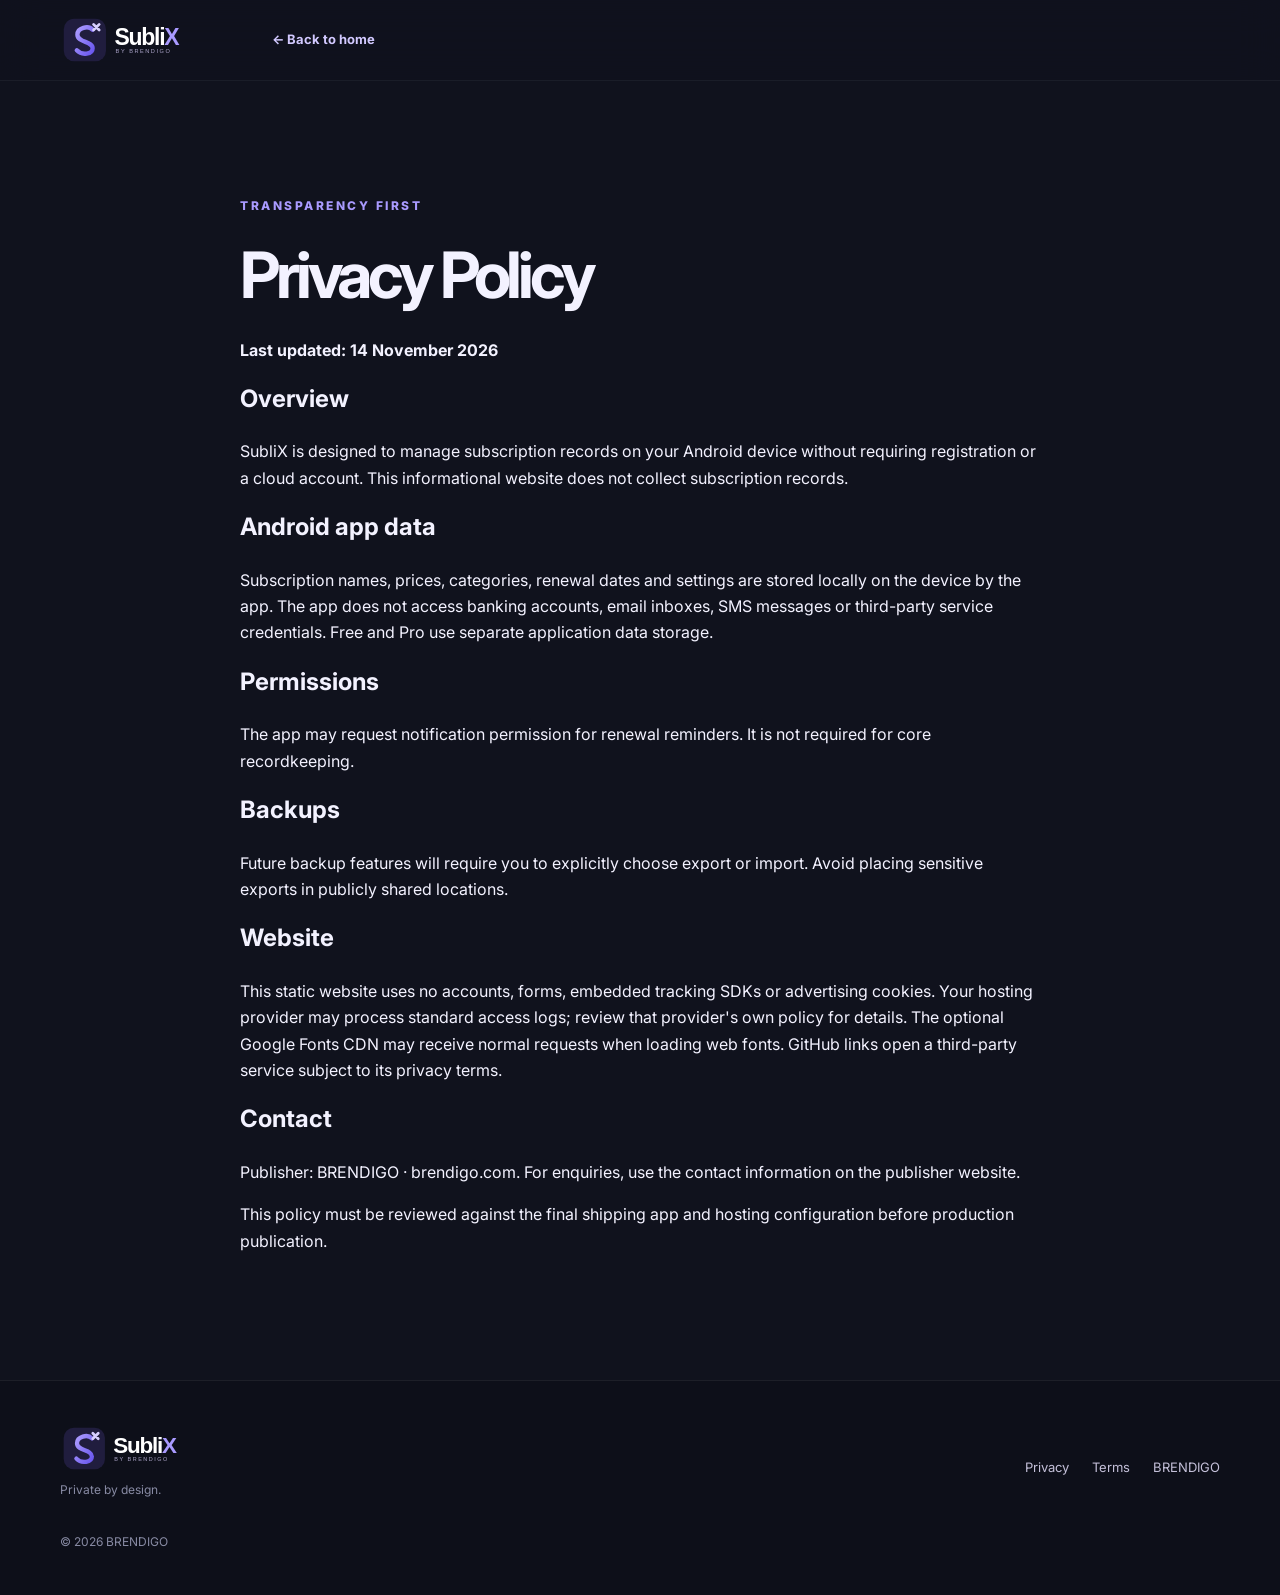
==== web/privacy.html @ 7c9bcb41 "feat: initialize SubliX Free and Pro Android apps, branding and website" ====
<!doctype html><html lang="en"><head><meta charset="utf-8"><meta name="viewport" content="width=device-width,initial-scale=1"><meta name="color-scheme" content="dark"><meta name="theme-color" content="#10121d"><title>Privacy Policy · SubliX by BRENDIGO</title><link rel="icon" type="image/svg+xml" href="assets/icon-free.svg"><link rel="stylesheet" href="style.css"></head><body><header class="nav"><div class="container nav-inner"><a class="brand" href="index.html"><img src="assets/logo.svg" alt="SubliX by BRENDIGO"></a><a class="nav-cta" href="index.html">← Back to home</a></div></header><main id="main"><section class="section"><div class="container" style="max-width:800px"><span class="eyebrow">TRANSPARENCY FIRST</span><h1 style="font-size:clamp(42px,6vw,64px)">Privacy Policy</h1><p><strong>Last updated: 14 November 2026</strong></p><h2>Overview</h2><p>SubliX is designed to manage subscription records on your Android device without requiring registration or a cloud account. This informational website does not collect subscription records.</p><h2>Android app data</h2><p>Subscription names, prices, categories, renewal dates and settings are stored locally on the device by the app. The app does not access banking accounts, email inboxes, SMS messages or third-party service credentials. Free and Pro use separate application data storage.</p><h2>Permissions</h2><p>The app may request notification permission for renewal reminders. It is not required for core recordkeeping.</p><h2>Backups</h2><p>Future backup features will require you to explicitly choose export or import. Avoid placing sensitive exports in publicly shared locations.</p><h2>Website</h2><p>This static website uses no accounts, forms, embedded tracking SDKs or advertising cookies. Your hosting provider may process standard access logs; review that provider's own policy for details. The optional Google Fonts CDN may receive normal requests when loading web fonts. GitHub links open a third-party service subject to its privacy terms.</p><h2>Contact</h2><p>Publisher: BRENDIGO · <a href="https://brendigo.com">brendigo.com</a>. For enquiries, use the contact information on the publisher website.</p><p>This policy must be reviewed against the final shipping app and hosting configuration before production publication.</p></div></section></main><footer><div class="container footer-inner"><div><img src="assets/logo.svg" alt="SubliX by BRENDIGO"><p>Private by design.</p></div><div class="footer-links"><a href="privacy.html">Privacy</a><a href="terms.html">Terms</a><a href="https://brendigo.com">BRENDIGO</a></div><small>© 2026 BRENDIGO</small></div></footer></body></html>
---- web/style.css ----
@import url('https://fonts.googleapis.com/css2?family=Inter:wght@400;500;600;700;800&display=swap');
:root{--bg:#10121d;--surface:#1d2030;--raised:#24263c;--text:#f3f2ff;--muted:#a7aac0;--primary:#7866f5;--accent:#a99aff;--gold:#e8ba7d}*{box-sizing:border-box}html{scroll-behavior:smooth}body{margin:0;background:var(--bg);color:var(--text);font:16px/1.65 Inter,system-ui,-apple-system,sans-serif}a{color:inherit;text-decoration:none}a:hover{color:#c7bdff}button,a,summary{outline-offset:5px}button:focus-visible,a:focus-visible,summary:focus-visible{outline:2px solid #d2c8ff}img{max-width:100%}.container{width:min(1160px,calc(100% - 48px));margin-inline:auto}.skip{position:absolute;top:-100px;background:#fff;color:#000;padding:10px;z-index:90}.skip:focus{top:10px}.nav{position:sticky;top:0;z-index:20;background:#10121dee;backdrop-filter:blur(20px);border-bottom:1px solid #ffffff0d}.nav-inner{min-height:80px;display:flex;align-items:center;gap:38px}.brand{display:block;width:174px;flex-shrink:0}.brand img{display:block;width:100%}.nav nav{display:flex;align-items:center;gap:29px;flex:1}.nav nav a{font-size:13px;color:#c7c6d7;font-weight:600}.nav-cta{font-size:13px;font-weight:700;white-space:nowrap;color:#d2c9ff}#menu{display:none;background:none;color:#fff;border:0;font-size:27px}.hero{padding:100px 0 90px;overflow:hidden}.hero-grid{display:grid;grid-template-columns:1fr 1fr;min-height:590px;align-items:center;gap:30px}.hero-copy{z-index:2}.eyebrow{font-size:12px;font-weight:800;letter-spacing:.21em;color:var(--accent)}.dot{display:inline-block;width:9px;height:9px;border-radius:50%;background:#7feaaf;box-shadow:0 0 20px #7feaaf;vertical-align:middle;margin-right:8px}h1,h2,h3,p{margin-top:0}h1{font-size:clamp(51px,6.2vw,88px);line-height:1.08;letter-spacing:-.065em;margin:23px 0 27px}h1 em,h2 em{font-style:normal;color:var(--accent)}.hero-copy>p{max-width:510px;font-size:18px;color:var(--muted)}.hero-actions{display:flex;flex-wrap:wrap;gap:12px;margin:31px 0}.button{display:inline-flex;align-items:center;justify-content:center;gap:20px;padding:15px 25px;min-height:51px;border-radius:14px;font-weight:700;font-size:14px;transition:transform .18s,background .18s}.button:hover{transform:translateY(-2px);color:#fff}.button.primary{background:linear-gradient(135deg,#9d89ff,#6b5ce6);box-shadow:0 12px 35px #6c53dd36;color:white}.button.outline{border:1px solid #55556e;background:#ffffff08}.button.light{background:#fff;color:#332a63}.button.light:hover{color:#332a63}.trust{display:flex;gap:22px;flex-wrap:wrap;color:#aaa8c2;font-size:12px}.device-cluster{position:relative;min-height:630px;display:flex;align-items:center;justify-content:center}.glow{position:absolute;width:500px;height:480px;border-radius:50%;background:#4f3bbb66;filter:blur(110px)}.device{position:relative;border:7px solid #39384f;border-radius:39px;overflow:hidden;background:#141526;box-shadow:0 32px 80px #0008;width:288px;transform:rotate(-5deg)}.device img{display:block;width:100%}.device.right{position:absolute;right:0;top:75px;transform:rotate(10deg);width:260px;opacity:.65}.primary-device{z-index:1;margin-left:-100px}.concept-label{position:absolute;bottom:5px;color:#8f8ba7;font-size:11px}.ticker{border-block:1px solid #ffffff11;background:#171827}.ticker-row{display:flex;justify-content:space-between;align-items:center;gap:10px;padding-block:20px;font-size:11px;font-weight:800;letter-spacing:.1em;color:#b4b0cc}.sep{color:#8b7cff}.section{padding:110px 0}.section-head{max-width:720px;margin-bottom:52px}.section-head h2{font-size:clamp(39px,4.5vw,63px);line-height:1.1;letter-spacing:-.055em;margin:16px 0 18px}.section-head p{color:var(--muted);font-size:17px}.features{display:grid;grid-template-columns:repeat(3,1fr);gap:18px}.feature{background:linear-gradient(135deg,#22233a,#1a1c2a);border:1px solid #ffffff12;padding:32px;border-radius:24px;min-height:305px}.feature.large{grid-column:span 2}.feature-icon{width:54px;height:54px;background:#7060dc2d;border:1px solid #a99aff44;border-radius:16px;display:grid;place-items:center;color:#b5a5ff;font-size:29px;margin-bottom:26px}.feature h3{font-size:22px;letter-spacing:-.03em;line-height:1.3}.feature p{color:var(--muted);max-width:460px;font-size:14px}.mini-renew{display:flex;justify-content:space-between;align-items:center;padding:13px 17px;border-radius:13px;background:#131521;margin-top:10px;font-size:13px}.mini-renew strong{white-space:nowrap}.mini-renew small{color:#9893b1;margin-left:8px}.mini-dot{display:inline-block;background:#a99aff;width:9px;height:9px;border-radius:3px;margin-right:9px}.mini-dot.violet{background:#75d3aa}.screens-section{background:#181927}.screens-grid{display:grid;grid-template-columns:repeat(4,1fr);gap:20px}.screens-grid figure{margin:0;min-width:0}.screens-grid img{width:100%;display:block;border:5px solid #3b3a52;border-radius:22px;box-shadow:0 22px 50px #0005}.screens-grid figcaption{text-align:center;padding-top:18px;color:#c4c0d9;font-size:13px}.disclaimer{color:#9092ae;font-size:12px;text-align:center;margin:27px 0 0}.pricing{display:grid;grid-template-columns:repeat(2,1fr);gap:22px}.plan{background:#1c1e2e;border:1px solid #ffffff18;border-radius:25px;padding:38px;position:relative}.plan.pro{border-color:#e8ba7d77;background:linear-gradient(135deg,#292638,#1b1b2c)}.plan-label{position:absolute;right:26px;top:25px;font-size:10px;font-weight:800;letter-spacing:.11em;color:#e8ba7d}.plan-head{display:flex;gap:16px;align-items:center}.plan-head img{width:70px;height:70px}.plan-head h3{margin:0;font-size:24px}.plan-head span{font-size:12px;color:var(--muted)}.price{font-size:36px;font-weight:800;letter-spacing:-.05em;margin:28px 0 14px}.price small{display:block;font-size:12px;letter-spacing:0;color:var(--muted);font-weight:500}.plan ul{padding:0;margin:0 0 29px;list-style:none}.plan li{padding:9px 0;color:#d0d0df;font-size:14px}.plan li:before{content:'✓';color:#b6a7ff;margin-right:12px}.plan .button{width:100%}.faq-grid{display:grid;grid-template-columns:1fr 1.2fr;gap:70px}.faq details{border-bottom:1px solid #ffffff1c;padding:19px 0}.faq summary{cursor:pointer;font-weight:700;list-style:none}.faq summary:after{content:'+';float:right;color:var(--accent);font-size:21px}.faq details[open] summary:after{content:'−'}.faq p{color:var(--muted);font-size:14px;padding-top:14px;max-width:500px}.bottom-cta{text-align:center;background:radial-gradient(circle at center,#352a74,#1a1832 60%,#151425);padding:110px 0}.bottom-cta h2{font-size:clamp(43px,6vw,70px);line-height:1.05;letter-spacing:-.055em;margin:18px 0}.bottom-cta p{color:#c0bbda}footer{background:#0d0f19;border-top:1px solid #ffffff11;padding:43px 0}.footer-inner{display:grid;grid-template-columns:1fr 1fr;align-items:center;gap:20px}.footer-inner img{width:170px}.footer-inner p,footer small{font-size:12px;color:#888ba4}.footer-links{display:flex;justify-content:flex-end;gap:23px;flex-wrap:wrap;font-size:13px;color:#c4c0d9}footer small{grid-column:1/-1}@media(max-width:900px){.nav-inner{gap:15px}.nav nav{gap:15px}.hero-grid{grid-template-columns:1fr 1fr}.device{width:240px}.device.right{width:210px}.hero{padding:65px 0}.device-cluster{min-height:500px}.features{grid-template-columns:1fr 1fr}.feature.large{grid-column:span 2}.screens-grid{gap:12px}}@media(max-width:680px){.container{width:min(100% - 32px,480px)}.nav-inner{min-height:70px}.brand{width:144px}.nav-cta{margin-left:auto;font-size:11px}#menu{display:block}.nav nav{display:none;position:absolute;left:0;right:0;top:70px;background:#1d2030;padding:20px;box-shadow:0 20px 30px #0008;flex-direction:column;align-items:flex-start}.nav nav.open{display:flex}.hero-grid,.faq-grid{grid-template-columns:1fr}.hero{padding:65px 0 32px}.hero-copy{text-align:center}.hero-copy>p{margin-inline:auto;font-size:16px}.hero-actions,.trust{justify-content:center}.hero h1{font-size:clamp(45px,12vw,66px)}.device-cluster{min-height:520px;transform:scale(.88);margin-top:-25px}.ticker-row{flex-wrap:wrap;justify-content:center;gap:12px}.ticker .sep{display:none}.section{padding:75px 0}.features,.pricing{grid-template-columns:1fr}.feature.large{grid-column:auto}.screens-grid{grid-template-columns:1fr 1fr;gap:16px}.section-head h2{font-size:42px}.footer-inner{grid-template-columns:1fr;text-align:center}.footer-links{justify-content:center}.footer-inner img{margin:auto}.bottom-cta{padding:75px 0}}@media(prefers-reduced-motion:reduce){html{scroll-behavior:auto}*,*:before,*:after{transition:none!important;animation:none!important}}
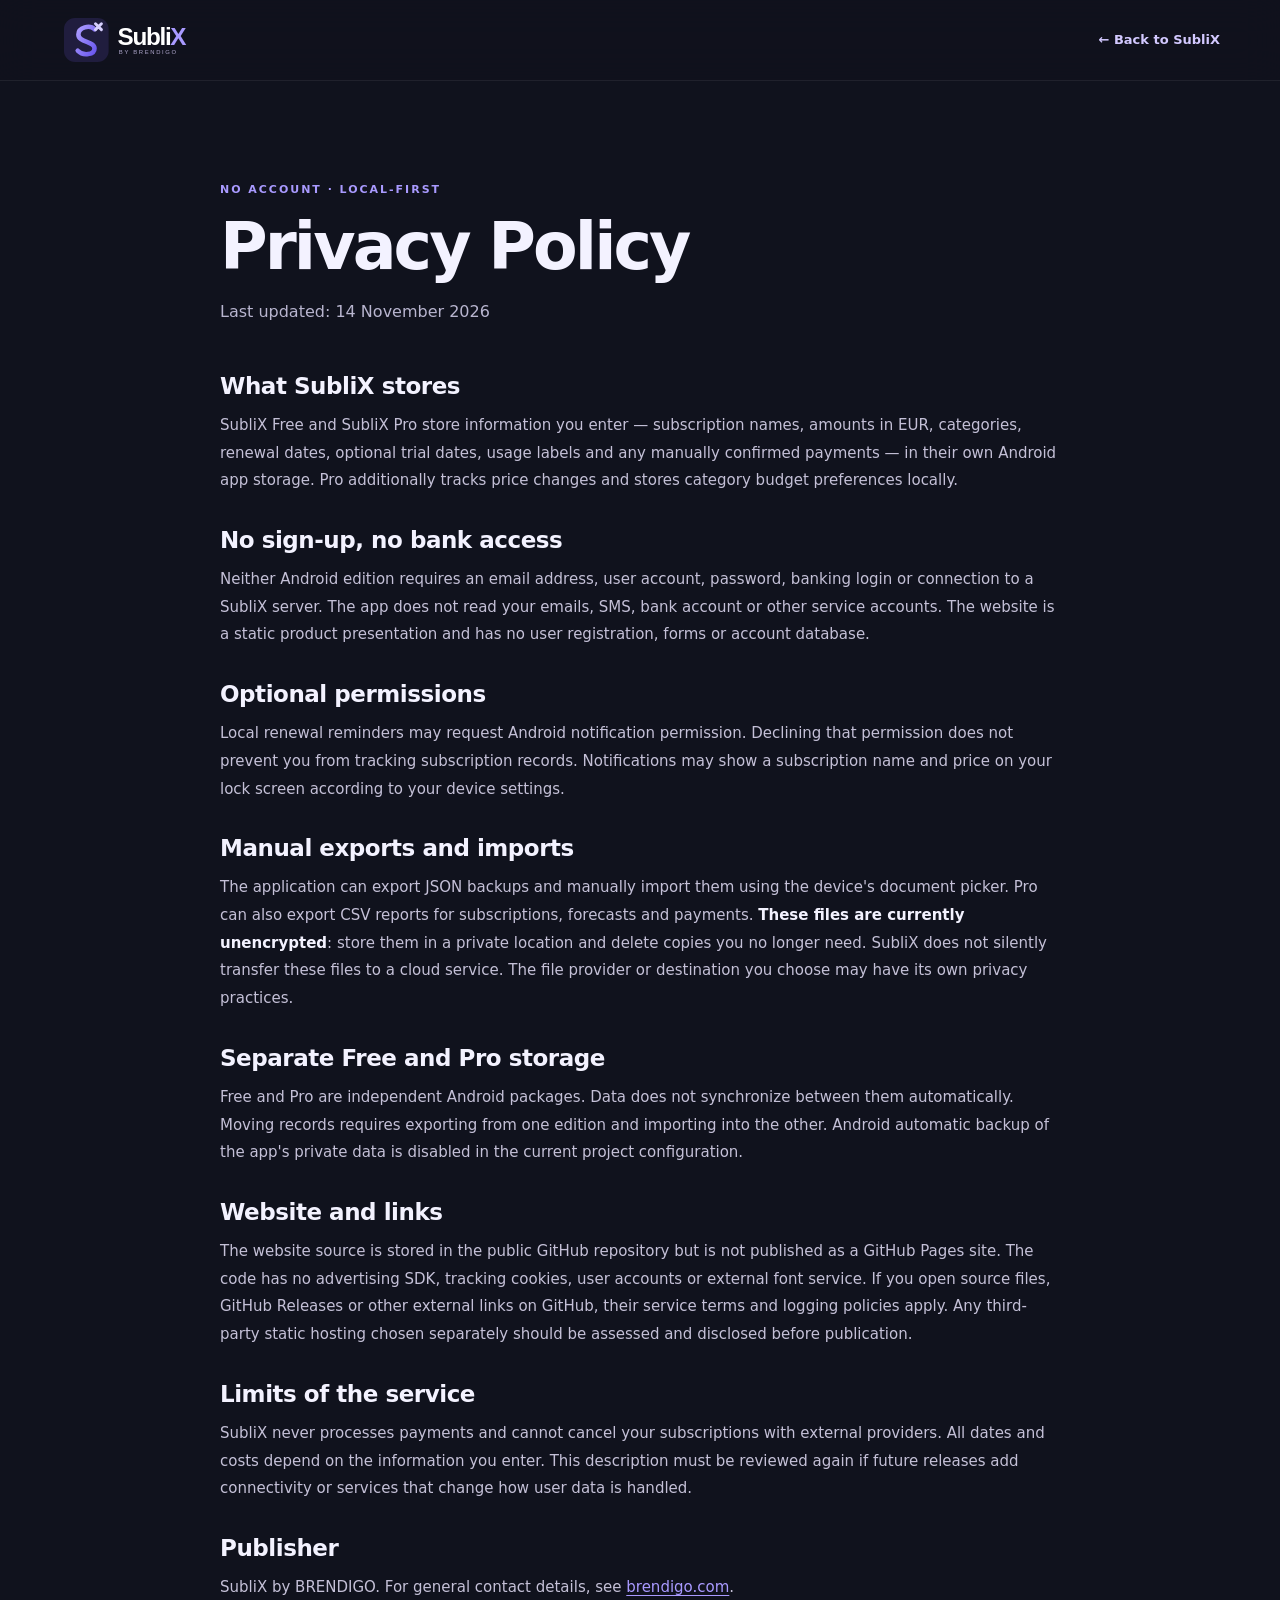
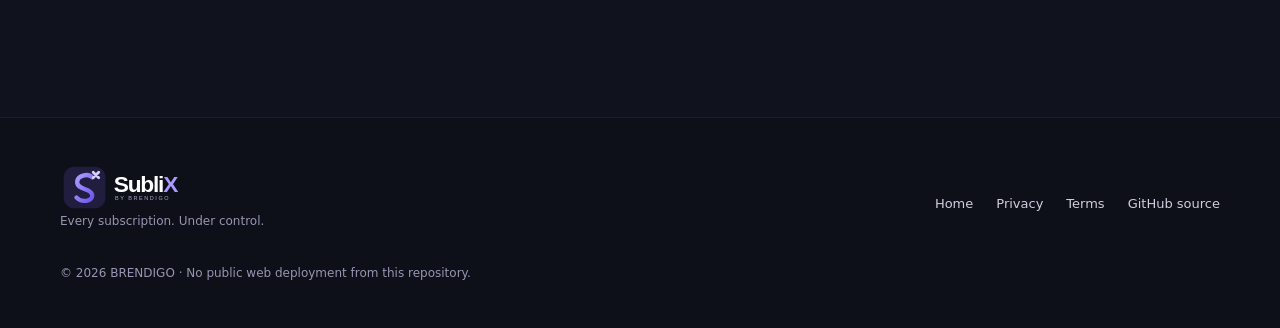
==== commit 2cbfef5e: "feat: unify Free/Pro Android apps and actual-screen website (v0.1.4)" ====
--- a/web/privacy.html
+++ b/web/privacy.html
@@ -1 +1,30 @@
-<!doctype html><html lang="en"><head><meta charset="utf-8"><meta name="viewport" content="width=device-width,initial-scale=1"><meta name="color-scheme" content="dark"><meta name="theme-color" content="#10121d"><title>Privacy Policy · SubliX by BRENDIGO</title><link rel="icon" type="image/svg+xml" href="assets/icon-free.svg"><link rel="stylesheet" href="style.css"></head><body><header class="nav"><div class="container nav-inner"><a class="brand" href="index.html"><img src="assets/logo.svg" alt="SubliX by BRENDIGO"></a><a class="nav-cta" href="index.html">← Back to home</a></div></header><main id="main"><section class="section"><div class="container" style="max-width:800px"><span class="eyebrow">TRANSPARENCY FIRST</span><h1 style="font-size:clamp(42px,6vw,64px)">Privacy Policy</h1><p><strong>Last updated: 14 November 2026</strong></p><h2>Overview</h2><p>SubliX is designed to manage subscription records on your Android device without requiring registration or a cloud account. This informational website does not collect subscription records.</p><h2>Android app data</h2><p>Subscription names, prices, categories, renewal dates and settings are stored locally on the device by the app. The app does not access banking accounts, email inboxes, SMS messages or third-party service credentials. Free and Pro use separate application data storage.</p><h2>Permissions</h2><p>The app may request notification permission for renewal reminders. It is not required for core recordkeeping.</p><h2>Backups</h2><p>Future backup features will require you to explicitly choose export or import. Avoid placing sensitive exports in publicly shared locations.</p><h2>Website</h2><p>This static website uses no accounts, forms, embedded tracking SDKs or advertising cookies. Your hosting provider may process standard access logs; review that provider's own policy for details. The optional Google Fonts CDN may receive normal requests when loading web fonts. GitHub links open a third-party service subject to its privacy terms.</p><h2>Contact</h2><p>Publisher: BRENDIGO · <a href="https://brendigo.com">brendigo.com</a>. For enquiries, use the contact information on the publisher website.</p><p>This policy must be reviewed against the final shipping app and hosting configuration before production publication.</p></div></section></main><footer><div class="container footer-inner"><div><img src="assets/logo.svg" alt="SubliX by BRENDIGO"><p>Private by design.</p></div><div class="footer-links"><a href="privacy.html">Privacy</a><a href="terms.html">Terms</a><a href="https://brendigo.com">BRENDIGO</a></div><small>© 2026 BRENDIGO</small></div></footer></body></html>+<!doctype html>
+<html lang="en">
+<head><meta charset="utf-8"><meta name="viewport" content="width=device-width,initial-scale=1">
+<meta name="theme-color" content="#10121D"><meta name="color-scheme" content="dark">
+<meta name="description" content="Privacy Policy for SubliX Free and Pro Android applications, by BRENDIGO.">
+<title>Privacy Policy — SubliX by BRENDIGO</title>
+<link rel="icon" type="image/svg+xml" href="assets/icon-free.svg"><link rel="stylesheet" href="style.css"><link rel="stylesheet" href="legal.css">
+</head>
+<body>
+<a href="#main" class="skip-link">Skip to main content</a>
+<header class="site-header"><div class="shell nav-shell"><a href="index.html" class="brand"><img src="assets/logo.svg" width="182" height="52" alt="SubliX by BRENDIGO"></a><a href="index.html" class="header-release" style="margin-left:auto">← Back to SubliX</a></div></header>
+<main id="main"><section class="section"><div class="shell" style="max-width:840px"><div class="section-heading"><p class="eyebrow">NO ACCOUNT · LOCAL-FIRST</p><h1 style="font-size:clamp(42px,6vw,65px);margin:14px 0 18px">Privacy Policy</h1><p>Last updated: 14 November 2026</p></div><div class="legal-body">
+<h2>What SubliX stores</h2>
+<p>SubliX Free and SubliX Pro store information you enter — subscription names, amounts in EUR, categories, renewal dates, optional trial dates, usage labels and any manually confirmed payments — in their own Android app storage. Pro additionally tracks price changes and stores category budget preferences locally.</p>
+<h2>No sign-up, no bank access</h2>
+<p>Neither Android edition requires an email address, user account, password, banking login or connection to a SubliX server. The app does not read your emails, SMS, bank account or other service accounts. The website is a static product presentation and has no user registration, forms or account database.</p>
+<h2>Optional permissions</h2>
+<p>Local renewal reminders may request Android notification permission. Declining that permission does not prevent you from tracking subscription records. Notifications may show a subscription name and price on your lock screen according to your device settings.</p>
+<h2>Manual exports and imports</h2>
+<p>The application can export JSON backups and manually import them using the device's document picker. Pro can also export CSV reports for subscriptions, forecasts and payments. <strong>These files are currently unencrypted</strong>: store them in a private location and delete copies you no longer need. SubliX does not silently transfer these files to a cloud service. The file provider or destination you choose may have its own privacy practices.</p>
+<h2>Separate Free and Pro storage</h2>
+<p>Free and Pro are independent Android packages. Data does not synchronize between them automatically. Moving records requires exporting from one edition and importing into the other. Android automatic backup of the app's private data is disabled in the current project configuration.</p>
+<h2>Website and links</h2>
+<p>The website source is stored in the public GitHub repository but is not published as a GitHub Pages site. The code has no advertising SDK, tracking cookies, user accounts or external font service. If you open source files, GitHub Releases or other external links on GitHub, their service terms and logging policies apply. Any third-party static hosting chosen separately should be assessed and disclosed before publication.</p>
+<h2>Limits of the service</h2>
+<p>SubliX never processes payments and cannot cancel your subscriptions with external providers. All dates and costs depend on the information you enter. This description must be reviewed again if future releases add connectivity or services that change how user data is handled.</p>
+<h2>Publisher</h2><p>SubliX by BRENDIGO. For general contact details, see <a href="https://brendigo.com">brendigo.com</a>.</p>
+</div></div></section></main>
+<footer class="site-footer"><div class="shell footer-grid"><div><img src="assets/logo.svg" width="172" height="49" alt="SubliX by BRENDIGO"><p>Every subscription. Under control.</p></div><nav aria-label="Footer navigation"><a href="index.html">Home</a><a href="privacy.html">Privacy</a><a href="terms.html">Terms</a><a href="https://github.com/bren-wp/SubliX">GitHub source</a></nav><small>© 2026 BRENDIGO · No public web deployment from this repository.</small></div></footer>
+</body></html>
--- a/web/style.css
+++ b/web/style.css
@@ -1,2 +1,132 @@
-@import url('https://fonts.googleapis.com/css2?family=Inter:wght@400;500;600;700;800&display=swap');
-:root{--bg:#10121d;--surface:#1d2030;--raised:#24263c;--text:#f3f2ff;--muted:#a7aac0;--primary:#7866f5;--accent:#a99aff;--gold:#e8ba7d}*{box-sizing:border-box}html{scroll-behavior:smooth}body{margin:0;background:var(--bg);color:var(--text);font:16px/1.65 Inter,system-ui,-apple-system,sans-serif}a{color:inherit;text-decoration:none}a:hover{color:#c7bdff}button,a,summary{outline-offset:5px}button:focus-visible,a:focus-visible,summary:focus-visible{outline:2px solid #d2c8ff}img{max-width:100%}.container{width:min(1160px,calc(100% - 48px));margin-inline:auto}.skip{position:absolute;top:-100px;background:#fff;color:#000;padding:10px;z-index:90}.skip:focus{top:10px}.nav{position:sticky;top:0;z-index:20;background:#10121dee;backdrop-filter:blur(20px);border-bottom:1px solid #ffffff0d}.nav-inner{min-height:80px;display:flex;align-items:center;gap:38px}.brand{display:block;width:174px;flex-shrink:0}.brand img{display:block;width:100%}.nav nav{display:flex;align-items:center;gap:29px;flex:1}.nav nav a{font-size:13px;color:#c7c6d7;font-weight:600}.nav-cta{font-size:13px;font-weight:700;white-space:nowrap;color:#d2c9ff}#menu{display:none;background:none;color:#fff;border:0;font-size:27px}.hero{padding:100px 0 90px;overflow:hidden}.hero-grid{display:grid;grid-template-columns:1fr 1fr;min-height:590px;align-items:center;gap:30px}.hero-copy{z-index:2}.eyebrow{font-size:12px;font-weight:800;letter-spacing:.21em;color:var(--accent)}.dot{display:inline-block;width:9px;height:9px;border-radius:50%;background:#7feaaf;box-shadow:0 0 20px #7feaaf;vertical-align:middle;margin-right:8px}h1,h2,h3,p{margin-top:0}h1{font-size:clamp(51px,6.2vw,88px);line-height:1.08;letter-spacing:-.065em;margin:23px 0 27px}h1 em,h2 em{font-style:normal;color:var(--accent)}.hero-copy>p{max-width:510px;font-size:18px;color:var(--muted)}.hero-actions{display:flex;flex-wrap:wrap;gap:12px;margin:31px 0}.button{display:inline-flex;align-items:center;justify-content:center;gap:20px;padding:15px 25px;min-height:51px;border-radius:14px;font-weight:700;font-size:14px;transition:transform .18s,background .18s}.button:hover{transform:translateY(-2px);color:#fff}.button.primary{background:linear-gradient(135deg,#9d89ff,#6b5ce6);box-shadow:0 12px 35px #6c53dd36;color:white}.button.outline{border:1px solid #55556e;background:#ffffff08}.button.light{background:#fff;color:#332a63}.button.light:hover{color:#332a63}.trust{display:flex;gap:22px;flex-wrap:wrap;color:#aaa8c2;font-size:12px}.device-cluster{position:relative;min-height:630px;display:flex;align-items:center;justify-content:center}.glow{position:absolute;width:500px;height:480px;border-radius:50%;background:#4f3bbb66;filter:blur(110px)}.device{position:relative;border:7px solid #39384f;border-radius:39px;overflow:hidden;background:#141526;box-shadow:0 32px 80px #0008;width:288px;transform:rotate(-5deg)}.device img{display:block;width:100%}.device.right{position:absolute;right:0;top:75px;transform:rotate(10deg);width:260px;opacity:.65}.primary-device{z-index:1;margin-left:-100px}.concept-label{position:absolute;bottom:5px;color:#8f8ba7;font-size:11px}.ticker{border-block:1px solid #ffffff11;background:#171827}.ticker-row{display:flex;justify-content:space-between;align-items:center;gap:10px;padding-block:20px;font-size:11px;font-weight:800;letter-spacing:.1em;color:#b4b0cc}.sep{color:#8b7cff}.section{padding:110px 0}.section-head{max-width:720px;margin-bottom:52px}.section-head h2{font-size:clamp(39px,4.5vw,63px);line-height:1.1;letter-spacing:-.055em;margin:16px 0 18px}.section-head p{color:var(--muted);font-size:17px}.features{display:grid;grid-template-columns:repeat(3,1fr);gap:18px}.feature{background:linear-gradient(135deg,#22233a,#1a1c2a);border:1px solid #ffffff12;padding:32px;border-radius:24px;min-height:305px}.feature.large{grid-column:span 2}.feature-icon{width:54px;height:54px;background:#7060dc2d;border:1px solid #a99aff44;border-radius:16px;display:grid;place-items:center;color:#b5a5ff;font-size:29px;margin-bottom:26px}.feature h3{font-size:22px;letter-spacing:-.03em;line-height:1.3}.feature p{color:var(--muted);max-width:460px;font-size:14px}.mini-renew{display:flex;justify-content:space-between;align-items:center;padding:13px 17px;border-radius:13px;background:#131521;margin-top:10px;font-size:13px}.mini-renew strong{white-space:nowrap}.mini-renew small{color:#9893b1;margin-left:8px}.mini-dot{display:inline-block;background:#a99aff;width:9px;height:9px;border-radius:3px;margin-right:9px}.mini-dot.violet{background:#75d3aa}.screens-section{background:#181927}.screens-grid{display:grid;grid-template-columns:repeat(4,1fr);gap:20px}.screens-grid figure{margin:0;min-width:0}.screens-grid img{width:100%;display:block;border:5px solid #3b3a52;border-radius:22px;box-shadow:0 22px 50px #0005}.screens-grid figcaption{text-align:center;padding-top:18px;color:#c4c0d9;font-size:13px}.disclaimer{color:#9092ae;font-size:12px;text-align:center;margin:27px 0 0}.pricing{display:grid;grid-template-columns:repeat(2,1fr);gap:22px}.plan{background:#1c1e2e;border:1px solid #ffffff18;border-radius:25px;padding:38px;position:relative}.plan.pro{border-color:#e8ba7d77;background:linear-gradient(135deg,#292638,#1b1b2c)}.plan-label{position:absolute;right:26px;top:25px;font-size:10px;font-weight:800;letter-spacing:.11em;color:#e8ba7d}.plan-head{display:flex;gap:16px;align-items:center}.plan-head img{width:70px;height:70px}.plan-head h3{margin:0;font-size:24px}.plan-head span{font-size:12px;color:var(--muted)}.price{font-size:36px;font-weight:800;letter-spacing:-.05em;margin:28px 0 14px}.price small{display:block;font-size:12px;letter-spacing:0;color:var(--muted);font-weight:500}.plan ul{padding:0;margin:0 0 29px;list-style:none}.plan li{padding:9px 0;color:#d0d0df;font-size:14px}.plan li:before{content:'✓';color:#b6a7ff;margin-right:12px}.plan .button{width:100%}.faq-grid{display:grid;grid-template-columns:1fr 1.2fr;gap:70px}.faq details{border-bottom:1px solid #ffffff1c;padding:19px 0}.faq summary{cursor:pointer;font-weight:700;list-style:none}.faq summary:after{content:'+';float:right;color:var(--accent);font-size:21px}.faq details[open] summary:after{content:'−'}.faq p{color:var(--muted);font-size:14px;padding-top:14px;max-width:500px}.bottom-cta{text-align:center;background:radial-gradient(circle at center,#352a74,#1a1832 60%,#151425);padding:110px 0}.bottom-cta h2{font-size:clamp(43px,6vw,70px);line-height:1.05;letter-spacing:-.055em;margin:18px 0}.bottom-cta p{color:#c0bbda}footer{background:#0d0f19;border-top:1px solid #ffffff11;padding:43px 0}.footer-inner{display:grid;grid-template-columns:1fr 1fr;align-items:center;gap:20px}.footer-inner img{width:170px}.footer-inner p,footer small{font-size:12px;color:#888ba4}.footer-links{display:flex;justify-content:flex-end;gap:23px;flex-wrap:wrap;font-size:13px;color:#c4c0d9}footer small{grid-column:1/-1}@media(max-width:900px){.nav-inner{gap:15px}.nav nav{gap:15px}.hero-grid{grid-template-columns:1fr 1fr}.device{width:240px}.device.right{width:210px}.hero{padding:65px 0}.device-cluster{min-height:500px}.features{grid-template-columns:1fr 1fr}.feature.large{grid-column:span 2}.screens-grid{gap:12px}}@media(max-width:680px){.container{width:min(100% - 32px,480px)}.nav-inner{min-height:70px}.brand{width:144px}.nav-cta{margin-left:auto;font-size:11px}#menu{display:block}.nav nav{display:none;position:absolute;left:0;right:0;top:70px;background:#1d2030;padding:20px;box-shadow:0 20px 30px #0008;flex-direction:column;align-items:flex-start}.nav nav.open{display:flex}.hero-grid,.faq-grid{grid-template-columns:1fr}.hero{padding:65px 0 32px}.hero-copy{text-align:center}.hero-copy>p{margin-inline:auto;font-size:16px}.hero-actions,.trust{justify-content:center}.hero h1{font-size:clamp(45px,12vw,66px)}.device-cluster{min-height:520px;transform:scale(.88);margin-top:-25px}.ticker-row{flex-wrap:wrap;justify-content:center;gap:12px}.ticker .sep{display:none}.section{padding:75px 0}.features,.pricing{grid-template-columns:1fr}.feature.large{grid-column:auto}.screens-grid{grid-template-columns:1fr 1fr;gap:16px}.section-head h2{font-size:42px}.footer-inner{grid-template-columns:1fr;text-align:center}.footer-links{justify-content:center}.footer-inner img{margin:auto}.bottom-cta{padding:75px 0}}@media(prefers-reduced-motion:reduce){html{scroll-behavior:auto}*,*:before,*:after{transition:none!important;animation:none!important}}+/* SubliX by BRENDIGO. CSS tokens mirror Android Theme.kt; validated in CI. */
+:root{color-scheme:dark;--bg:#10121D;--surface:#1D2030;--raised:#24263C;--primary:#7866F5;--accent:#A99AFF;--gold:#E8BA7D;--muted:#A7AAC0;--text:#F3F2FF;--mint:#4AD6A0;--border:#35364d}
+*{box-sizing:border-box}
+html{scroll-behavior:smooth;scroll-padding-top:98px}
+body{margin:0;background:var(--bg);color:var(--text);font:400 16px/1.65 system-ui,-apple-system,"Segoe UI",Roboto,Arial,sans-serif;-webkit-font-smoothing:antialiased}
+a{color:inherit;text-decoration:none}
+a:hover{color:#d4c9ff}
+button{font:inherit;cursor:pointer;color:inherit}
+button,a,summary{outline-offset:4px}
+:focus-visible{outline:3px solid #DCD0FF}
+img{max-width:100%;height:auto}
+p,h1,h2,h3,figure{margin-top:0}
+.shell{width:min(1160px,calc(100% - 48px));margin-inline:auto}
+.skip-link{position:absolute;top:-100px;left:16px;padding:12px 18px;color:#151425;background:white;z-index:100}
+.skip-link:focus{top:12px}
+.site-header{position:sticky;top:0;z-index:25;background:rgb(16 18 29 / 94%);backdrop-filter:blur(18px);border-bottom:1px solid #ffffff12}
+.nav-shell{height:80px;display:flex;align-items:center;gap:38px}
+.brand{flex-shrink:0;width:184px;display:block}
+.brand img{display:block;width:100%;height:auto}
+.site-header nav{display:flex;align-items:center;gap:27px;flex:1}
+.site-header nav a{color:#d5d2e4;font-size:13px;font-weight:650;white-space:nowrap}
+.header-release{white-space:nowrap;color:#d3c9ff;font-weight:750;font-size:13px}
+.nav-toggle{display:none;border:1px solid var(--border);border-radius:10px;background:var(--surface);width:45px;height:45px;align-items:center;justify-content:center;font-size:23px}
+.eyebrow{color:var(--accent);font-size:11px;letter-spacing:.18em;font-weight:800;line-height:1.6}
+.pulse{width:9px;height:9px;display:inline-block;border-radius:50%;background:var(--mint);box-shadow:0 0 18px var(--mint);margin-right:11px}
+.hero{padding:92px 0 82px;overflow:hidden}
+.hero-layout{display:grid;grid-template-columns:1fr 1fr;gap:18px;align-items:center;min-height:575px}
+.hero-copy{position:relative;z-index:2}
+h1,h2,h3{letter-spacing:-.045em}
+h1{font-size:clamp(49px,6.2vw,84px);line-height:1.06;margin:24px 0 28px;font-weight:800}
+h1 span{display:block;color:var(--accent)}
+.hero-description{color:#b5b3ca;font-size:18px;line-height:1.8;max-width:520px}
+.hero-actions{display:flex;gap:12px;flex-wrap:wrap;margin:29px 0}
+.btn{min-height:53px;display:inline-flex;align-items:center;justify-content:center;gap:18px;border-radius:14px;padding:14px 23px;font-size:14px;font-weight:750;transition:transform .18s,background .18s}
+.btn:hover{transform:translateY(-2px)}
+.btn-primary{background:linear-gradient(130deg,#9E8AFF,var(--primary));color:white;box-shadow:0 15px 42px #6352ee50}
+.btn-primary:hover,.btn-pro:hover{color:white}
+.btn-outline{border:1px solid #55536d;background:#ffffff08}
+.btn-pro{background:linear-gradient(130deg,#F1C98C,#C18A55);color:#171421}
+.btn-pro:hover{color:#171421}
+.btn-light{background:#f4f0ff;color:#352960}
+.btn-light:hover{color:#352960}
+.trust-bar{display:flex;gap:19px;flex-wrap:wrap;color:#aba8bd;font-size:12px}
+.hero-art{height:690px;position:relative;display:flex;justify-content:center;align-items:center}
+.halo{position:absolute;inset:12%;background:radial-gradient(ellipse,#6448eb85,transparent 65%);filter:blur(45px)}
+.phone{margin:0;position:absolute;overflow:hidden;border:7px solid #403c5d;border-radius:36px;box-shadow:0 30px 75px #0009;background:#11121c;max-width:285px}
+.phone img{display:block;width:100%}
+.phone-back{right:6px;top:80px;width:245px;transform:rotate(10deg);opacity:.81}
+.phone-front{left:80px;top:26px;transform:rotate(-6deg);z-index:1;width:279px}
+.capture-note{position:absolute;bottom:8px;width:100%;text-align:center;color:#9692ad;font-size:11px}
+.trust-strip{background:#18192a;border-block:1px solid #ffffff10}
+.trust-strip-inner{display:flex;align-items:center;justify-content:space-between;gap:12px;padding:21px 0;color:#c3c0d5;font-size:11px;font-weight:800;letter-spacing:.08em}
+.symbol{color:var(--accent)}
+.section{padding:100px 0}
+.section-heading{margin-bottom:46px;max-width:760px}
+.section-heading h2,.privacy-layout h2{font-size:clamp(39px,4.7vw,64px);font-weight:800;line-height:1.15;margin:17px 0}
+.section-heading em,.privacy-layout em{font-style:normal;color:var(--accent)}
+.section-heading>p:last-child,.privacy-layout>div>p{color:#b8b5cf;max-width:680px;font-size:16px}
+.feature-grid{display:grid;grid-template-columns:repeat(3,minmax(0,1fr));gap:17px}
+.feature-card{background:linear-gradient(140deg,#23263d,#1b1d2e);border-radius:24px;border:1px solid #ffffff12;min-height:305px;padding:33px}
+.feature-wide{grid-column:span 2}
+.feature-icon{display:grid;place-items:center;width:56px;height:56px;border-radius:17px;background:#7564d533;border:1px solid #B4A6F540;color:#d0c4ff;font-size:29px;margin-bottom:24px}
+.feature-icon.pro-icon{color:var(--gold);background:#e8ba7d25}
+.feature-card h3{font-size:22px;line-height:1.3;margin-bottom:11px}
+.feature-card p{font-size:14px;line-height:1.7;color:#b8b5ce;max-width:520px}
+.example-payments{display:grid;grid-template-columns:1fr 1fr;gap:9px;margin-top:23px}
+.example-payments>div{background:#141626;border-radius:12px;padding:15px;display:flex;justify-content:space-between;gap:10px;font-size:13px}
+.example-payments span{color:#bbb5d3}
+.screens-section{background:#181A2A}
+.gallery-toolbar{display:flex;align-items:center;justify-content:space-between;gap:18px;margin-bottom:25px}
+.tabs{display:flex;gap:7px;background:#10111e;border:1px solid #34364c;border-radius:16px;padding:5px}
+.tab{border:0;background:transparent;border-radius:12px;min-height:45px;padding:9px 20px;display:inline-flex;align-items:center;gap:9px;font-size:14px;font-weight:750;color:#aaa6c0}
+.tab[aria-selected="true"]{color:#fff;background:#343252;box-shadow:0 3px 12px #0004}
+.tab[data-edition="pro"][aria-selected="true"]{color:#ffdfad;background:#4b3b36}
+.gallery-expand{background:transparent;border:1px solid #5b5770;border-radius:12px;min-height:45px;padding:9px 15px;font-weight:650;font-size:13px}
+.gallery-expand:hover{background:#36304a}
+.screens-grid{display:grid;grid-template-columns:repeat(4,minmax(0,1fr));gap:18px}
+.screen-item{margin:0;min-width:0}
+.screenshot-open{width:100%;padding:0;display:block;border:4px solid #383951;border-radius:24px;background:#131423;overflow:hidden;box-shadow:0 20px 45px #0005;transition:transform .18s,border-color .18s}
+.screenshot-open:hover{transform:translateY(-5px);border-color:#8778f1}
+.screenshot-open img{display:block;width:100%;height:auto}
+.screen-item figcaption{text-align:center;padding:14px 4px;font-size:13px;color:#d6d2e7;font-weight:650}
+.screenshot-disclaimer{font-size:12px;color:#a4a0b9;margin:29px 0 0;line-height:1.7}
+.plans{display:grid;grid-template-columns:repeat(2,minmax(0,1fr));gap:22px}
+.edition-card{position:relative;background:#1b1e2e;border:1px solid #ffffff1a;border-radius:26px;padding:34px;display:flex;flex-direction:column}
+.edition-pro{border-color:#E8BA7D80;background:linear-gradient(120deg,#302a36,#1b1b2b)}
+.pro-overline{font-size:10px;letter-spacing:.12em;color:#E8BA7D;font-weight:800;position:absolute;top:20px;right:24px}
+.edition-heading{display:flex;align-items:center;gap:14px}
+.edition-heading img{width:69px;height:69px;flex-shrink:0}
+.edition-heading h3{font-size:24px;margin-bottom:1px}
+.edition-heading p{margin:0;color:#bbb6cc;font-size:12px}
+.edition-price{font-size:36px;letter-spacing:-.05em;font-weight:800;margin:30px 0 17px}
+.edition-price span{display:block;font-size:12px;font-weight:450;color:#b8b4c7;letter-spacing:0}
+.edition-features{padding:0;margin:0 0 30px;list-style:none;flex:1}
+.edition-features li{padding:8px 0 8px 28px;position:relative;font-size:14px;color:#e1ddec}
+.edition-features li::before{content:"✓";position:absolute;left:0;color:var(--accent);font-weight:800}
+.edition-pro li::before{color:var(--gold)}
+.edition-card .btn{width:100%}
+.privacy-section{background:radial-gradient(ellipse at top right,#2b285080,#171927 64%)}
+.privacy-layout{display:grid;grid-template-columns:1fr 1fr;gap:72px}
+.privacy-layout>div>p{font-size:16px}
+.text-link{color:#c3b5ff;font-weight:750}
+.privacy-points{display:grid;gap:14px}
+.privacy-points>div{padding:19px 22px;border:1px solid #ffffff17;background:#24233788;border-radius:15px}
+.privacy-points strong{font-size:14px}
+.privacy-points p{font-size:13px;color:#b8b4cb;margin:5px 0 0}
+.faq-layout{display:grid;grid-template-columns:.85fr 1.15fr;gap:70px}
+.faq-items details{border-bottom:1px solid #ffffff22;padding:18px 0}
+.faq-items summary{cursor:pointer;list-style:none;font-weight:750;display:flex;align-items:center;justify-content:space-between;gap:15px}
+.faq-items summary::-webkit-details-marker{display:none}
+.faq-items summary::after{content:"+";color:var(--accent);font-size:24px}
+.faq-items details[open] summary::after{content:"−"}
+.faq-items details p{font-size:14px;color:#b7b3cd;padding-top:11px;margin:0}
+.final-cta{text-align:center;padding:95px 0;background:radial-gradient(ellipse at center,#3a2a7a,#19182f 60%,#131426)}
+.final-cta h2{font-size:clamp(45px,6vw,80px);line-height:1.06;margin:15px 0;font-weight:800}
+.final-cta p:not(.eyebrow){color:#d5d0e6}
+.site-footer{padding:45px 0;background:#0d0f19;border-top:1px solid #ffffff10}
+.footer-grid{display:grid;grid-template-columns:1fr 1fr;gap:20px;align-items:center}
+.footer-grid img{width:172px;display:block}
+.footer-grid p,.footer-grid small{font-size:12px;color:#9995b1}
+.footer-grid nav{display:flex;justify-content:flex-end;gap:23px;flex-wrap:wrap;font-size:13px;color:#d1cddd}
+.footer-grid small{grid-column:1/-1}
+#screenshot-dialog{max-width:min(440px,94vw);width:100%;max-height:96vh;border:1px solid #615c7b;border-radius:18px;padding:17px;background:#191b2b;color:var(--text);box-shadow:0 20px 80px #000b}
+#screenshot-dialog::backdrop{background:#000b}
+#screenshot-dialog .dialog-top{display:flex;justify-content:space-between;align-items:center;gap:15px;margin-bottom:10px}
+#screenshot-dialog img{height:auto;width:auto;display:block;max-height:76vh;margin:0 auto;border-radius:12px}
+#screenshot-dialog p{font-size:11px;color:var(--muted);text-align:center;margin:10px 0 0}
+.dialog-close{width:40px;height:40px;border-radius:50%;border:1px solid var(--border);background:var(--raised);font-size:23px;line-height:1}
+@media(max-width:980px){.nav-shell{gap:18px}.site-header nav{gap:13px}.site-header nav a{font-size:12px}.hero-art{height:580px}.phone-front{left:10px;top:15px;width:255px}.phone-back{right:0;top:75px;width:215px}.trust-strip-inner{gap:7px}.privacy-layout{gap:35px}}
+@media(max-width:760px){.nav-shell{height:70px}.brand{width:158px}.nav-toggle{display:flex;margin-left:auto}.site-header nav{display:none;position:absolute;top:70px;left:0;right:0;background:#1c1d30;flex-direction:column;align-items:stretch;padding:17px 26px;box-shadow:0 20px 30px #000a}.site-header nav.open{display:flex}.site-header nav a{font-size:15px;padding:10px 0}.header-release{font-size:12px}.hero-layout{grid-template-columns:1fr}.hero{padding:65px 0 45px}.hero-copy{text-align:center}.hero-description{margin-inline:auto;font-size:16px}.hero-actions,.trust-bar{justify-content:center}.hero-art{height:565px;max-width:520px;width:100%;margin:auto}.phone-front{left:16%;top:0;width:230px}.phone-back{right:10%;top:55px;width:210px}.trust-strip-inner{flex-wrap:wrap;justify-content:center}.trust-strip-inner .symbol{display:none}.section{padding:77px 0}.feature-grid{grid-template-columns:repeat(2,1fr)}.feature-wide{grid-column:span 2}.plans,.privacy-layout,.faq-layout{grid-template-columns:1fr}.screens-grid{grid-template-columns:repeat(2,minmax(0,1fr));gap:15px}.gallery-toolbar{flex-wrap:wrap}.privacy-layout{gap:30px}.final-cta{padding:70px 0}.footer-grid{grid-template-columns:1fr;text-align:center}.footer-grid img{margin:auto}.footer-grid nav{justify-content:center}.footer-grid small{grid-column:1}}
+@media(max-width:480px){.shell{width:min(100% - 32px,440px)}.hero h1{font-size:clamp(43px,10.5vw,57px)}.hero-art{height:455px}.phone-front{left:5%;width:192px}.phone-back{right:0;width:175px}.capture-note{font-size:10px}.feature-grid{grid-template-columns:1fr}.feature-wide{grid-column:auto}.feature-card{min-height:auto}.example-payments{grid-template-columns:1fr}.section-heading h2,.privacy-layout h2{font-size:39px}.edition-card{padding:25px}.pro-overline{top:14px;right:15px}.header-release{display:none}.tabs{width:100%}.tab{flex:1;justify-content:center}.gallery-expand{width:100%}}
+@media(prefers-reduced-motion:reduce){html{scroll-behavior:auto}*,*::before,*::after{transition:none!important;animation:none!important}}
--- a/web/legal.css
+++ b/web/legal.css
@@ -0,0 +1,6 @@
+
+/* Consistent legal pages: same typography and surface tokens as the landing page. */
+.legal-body h2{font-size:23px;line-height:1.3;letter-spacing:-.02em;margin:31px 0 10px}
+.legal-body p{font-size:15px;line-height:1.85;color:#c4c0d7}
+.legal-body a{color:var(--accent);text-decoration:underline;text-underline-offset:3px}
+.legal-body strong{color:var(--text)}
